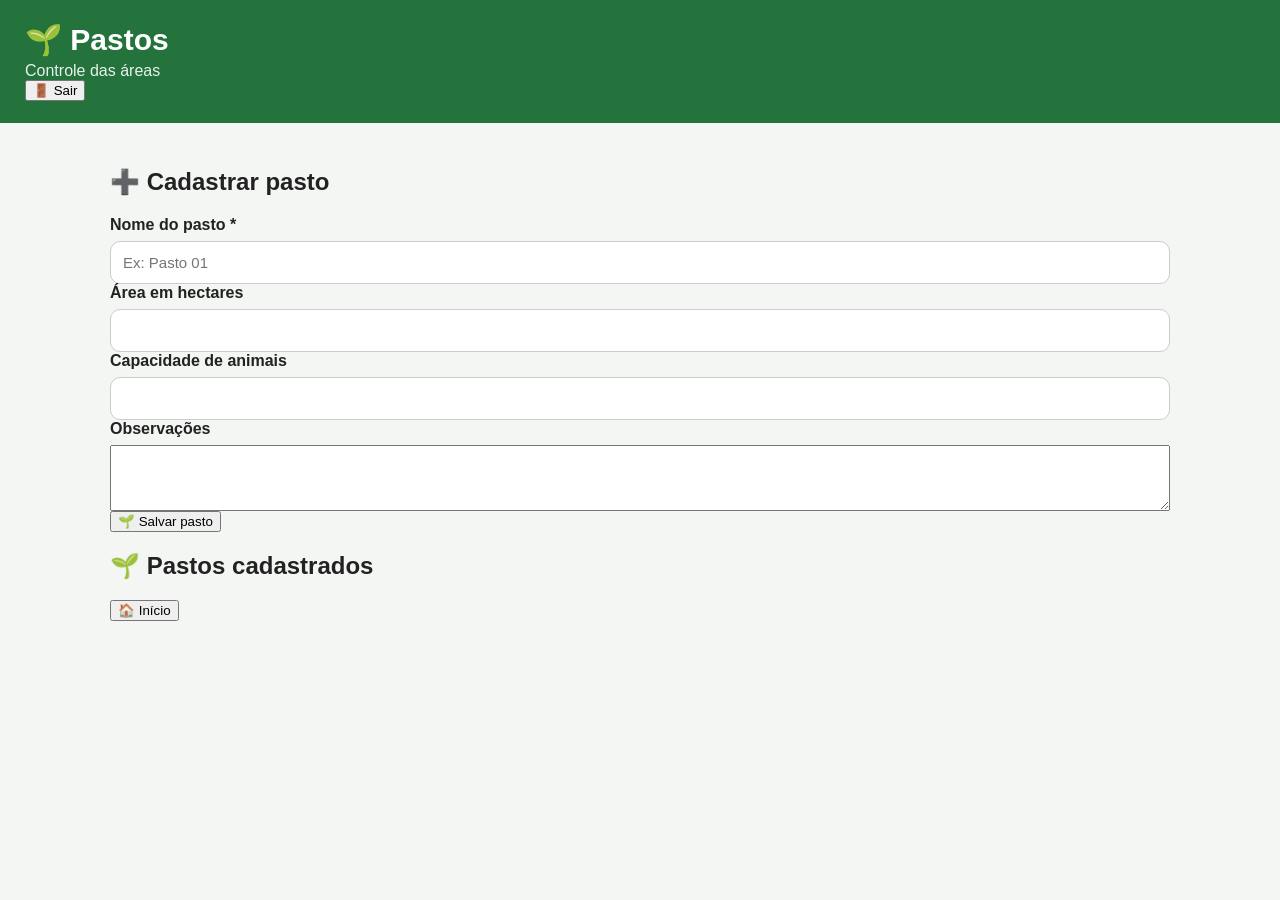
==== pastos.html @ 0376c6b7 "Add files via upload" ====
<!DOCTYPE html>
<html lang="pt-BR">

<head>

    <meta charset="UTF-8">

    <meta
        name="viewport"
        content="width=device-width, initial-scale=1.0"
    >

    <title>Pastos</title>

    <link rel="stylesheet" href="style.css">

</head>

<body>

<header class="topo">

    <div>

        <h1>
            🌱 Pastos
        </h1>

        <p>
            Controle das áreas
        </p>

    </div>

    <button
        class="botao-sair"
        onclick="sair()"
    >
        🚪 Sair
    </button>

</header>


<main class="dashboard">


    <section class="painel">

        <h2>
            ➕ Cadastrar pasto
        </h2>


        <form id="formPasto">


            <div class="campo">

                <label>
                    Nome do pasto *
                </label>

                <input
                    type="text"
                    id="nomePasto"
                    placeholder="Ex: Pasto 01"
                    required
                >

            </div>


            <div class="campo">

                <label>
                    Área em hectares
                </label>

                <input
                    type="number"
                    id="areaPasto"
                    min="0"
                    step="0.01"
                >

            </div>


            <div class="campo">

                <label>
                    Capacidade de animais
                </label>

                <input
                    type="number"
                    id="capacidadePasto"
                    min="0"
                >

            </div>


            <div class="campo">

                <label>
                    Observações
                </label>

                <textarea
                    id="observacoesPasto"
                    rows="4"
                ></textarea>

            </div>


            <button type="submit">
                🌱 Salvar pasto
            </button>

        </form>

    </section>


    <h2>
        🌱 Pastos cadastrados
    </h2>


    <div id="listaPastos"></div>


    <button onclick="voltarInicio()">
        🏠 Início
    </button>


</main>


<script src="script.js"></script>

</body>

</html>
---- style.css ----
/* ========================================
   CONFIGURAÇÕES GERAIS
======================================== */

* {
    box-sizing: border-box;
}


body {

    margin: 0;

    font-family:
        Arial,
        Helvetica,
        sans-serif;

    background: #f3f6f3;

    color: #222;

}


/* ========================================
   TOPO
======================================== */

.topo {

    position: relative;

    background: #24733d;

    color: white;

    padding: 22px 80px 22px 25px;

    min-height: 100px;

}


.topo h1 {

    margin: 0;

    font-size: 30px;

}


.topo p {

    margin: 5px 0 0;

    font-size: 16px;

    opacity: 0.9;

}


/* ========================================
   BOTÃO DO MENU
======================================== */

.botao-menu {

    position: absolute;

    right: 20px;

    top: 22px;

    width: 55px;

    height: 55px;

    border: none;

    border-radius: 15px;

    background: rgba(255,255,255,0.18);

    color: white;

    font-size: 30px;

    cursor: pointer;

    display: flex;

    align-items: center;

    justify-content: center;

    z-index: 1000;

}


.botao-menu:hover {

    background: rgba(255,255,255,0.28);

}


.botao-menu:active {

    transform: scale(0.94);

}


/* ========================================
   MENU - FUNDO
======================================== */

.fundo-menu {

    position: fixed;

    top: 0;
    left: 0;
    right: 0;
    bottom: 0;

    background: rgba(0,0,0,0.45);

    z-index: 998;

    opacity: 0;

    visibility: hidden;

    transition:
        opacity 0.3s ease,
        visibility 0.3s ease;

}


.fundo-menu.aberto {

    opacity: 1;

    visibility: visible;

}


/* ========================================
   MENU LATERAL
======================================== */

.menu-lateral {

    position: fixed;

    top: 0;

    right: 0;

    width: 310px;

    max-width: 85vw;

    height: 100vh;

    background: white;

    z-index: 999;

    transform: translateX(100%);

    transition:
        transform 0.3s ease;

    box-shadow:
        -8px 0 30px rgba(0,0,0,0.20);

    display: flex;

    flex-direction: column;

}


.menu-lateral.aberto {

    transform: translateX(0);

}


/* ========================================
   CABEÇALHO DO MENU
======================================== */

.menu-cabecalho {

    background: #24733d;

    color: white;

    padding: 25px 20px;

    display: flex;

    align-items: center;

    justify-content: space-between;

}


.menu-cabecalho h2 {

    margin: 0;

    font-size: 25px;

}


.menu-cabecalho p {

    margin: 5px 0 0;

    font-size: 15px;

}


.fechar-menu {

    width: 45px;

    height: 45px;

    border: none;

    background: transparent;

    color: white;

    font-size: 38px;

    cursor: pointer;

    line-height: 1;

}


/* ========================================
   OPÇÕES DO MENU
======================================== */

.opcoes-menu {

    padding: 15px;

    display: flex;

    flex-direction: column;

    gap: 5px;

    overflow-y: auto;

}


.opcoes-menu button {

    width: 100%;

    border: none;

    background: transparent;

    padding: 15px;

    border-radius: 12px;

    font-size: 17px;

    text-align: left;

    cursor: pointer;

    display: flex;

    align-items: center;

    gap: 15px;

    color: #222;

}


.opcoes-menu button:hover {

    background: #eef7f0;

}


.opcoes-menu button:active {

    background: #dceee0;

    transform: scale(0.98);

}


.opcoes-menu button span {

    flex: 1;

}


/* ========================================
   RODAPÉ DO MENU
======================================== */

.menu-rodape {

    margin-top: auto;

    padding: 15px;

    border-top: 1px solid #ddd;

}


.menu-rodape button {

    width: 100%;

    border: none;

    background: transparent;

    padding: 15px;

    border-radius: 12px;

    font-size: 17px;

    text-align: left;

    cursor: pointer;

    display: flex;

    align-items: center;

    gap: 15px;

}


.menu-rodape button:hover {

    background: #f5eeee;

}


/* ========================================
   CONTEÚDO
======================================== */

.dashboard {

    width: 100%;

    max-width: 1100px;

    margin: auto;

    padding: 25px 20px 40px;

}


/* ========================================
   FOTO
======================================== */

.foto-capa {

    position: relative;

    width: 100%;

    height: 280px;

    border-radius: 20px;

    overflow: hidden;

    background: #2f7544;

    box-shadow:
        0 5px 20px rgba(0,0,0,0.10);

}


.foto-capa img {

    width: 100%;

    height: 100%;

    object-fit: cover;

}


.foto-capa::after {

    content: "";

    position: absolute;

    inset: 0;

    background:
        linear-gradient(
            transparent,
            rgba(0,0,0,0.65)
        );

}


.foto-texto {

    position: absolute;

    left: 25px;

    bottom: 25px;

    color: white;

    z-index: 2;

}


.foto-texto h2 {

    margin: 0 0 5px;

    font-size: 32px;

}


.foto-texto p {

    margin: 0;

    font-size: 16px;

}


/* ========================================
   RESUMO
======================================== */

.resumo {

    display: grid;

    grid-template-columns:
        repeat(3, 1fr);

    gap: 18px;

    margin-top: 25px;

}


.card-resumo {

    background: white;

    border-radius: 18px;

    padding: 25px 15px;

    text-align: center;

    box-shadow:
        0 4px 15px rgba(0,0,0,0.08);

}


.card-resumo .icone {

    font-size: 35px;

    margin-bottom: 8px;

}


.card-resumo h2 {

    margin: 0;

    font-size: 32px;

    color: #24733d;

}


.card-resumo p {

    margin: 5px 0 0;

    color: #666;

    font-size: 16px;

}


/* ========================================
   EXPLICAÇÃO
======================================== */

.explicacao {

    background: white;

    margin-top: 25px;

    padding: 25px;

    border-radius: 18px;

    box-shadow:
        0 4px 15px rgba(0,0,0,0.06);

}


.explicacao h2 {

    margin-top: 0;

    color: #24733d;

}


.explicacao p {

    color: #555;

    line-height: 1.6;

}


/* ========================================
   RODAPÉ
======================================== */

footer {

    text-align: center;

    padding: 25px 15px;

    color: #777;

    font-size: 14px;

}


/* ========================================
   CELULAR
======================================== */

@media (max-width: 700px) {

    .topo {

        padding-left: 20px;

    }


    .topo h1 {

        font-size: 25px;

    }


    .dashboard {

        padding:
            15px
            12px
            30px;

    }


    .foto-capa {

        height: 220px;

    }


    .foto-texto h2 {

        font-size: 26px;

    }


    .resumo {

        grid-template-columns: 1fr;

        gap: 12px;

    }


    .card-resumo {

        padding: 20px;

    }


    .menu-lateral {

        width: 290px;

    }

}/* ========================================
   CARDS DOS ANIMAIS
======================================== */

#listaAnimais {

    display: flex;

    flex-direction: column;

    gap: 15px;

    margin-top: 20px;

}


.card-animal {

    background: white;

    padding: 20px;

    border-radius: 18px;

    box-shadow:
        0 4px 15px rgba(0,0,0,0.08);

}


.card-animal h2 {

    margin-top: 0;

    color: #24733d;

}


.card-animal p {

    margin: 8px 0;

    color: #555;

}


.acoes-animal {

    display: flex;

    gap: 10px;

    margin-top: 20px;

}


.acoes-animal button {

    border: none;

    padding: 10px 15px;

    border-radius: 10px;

    cursor: pointer;

    font-size: 15px;

}


.botao-principal {

    width: 100%;

    margin-top: 20px;

    padding: 16px;

    border: none;

    border-radius: 12px;

    background: #24733d;

    color: white;

    font-size: 17px;

    cursor: pointer;

}/* =================================
   FINANCEIRO AGRO NEXO
================================= */

.financeiro-container {

    max-width: 1100px;

    margin: 30px auto;

    padding: 0 20px;

}


/* INDICADORES */

.indicadores {

    display: grid;

    grid-template-columns:
        repeat(5, 1fr);

    gap: 15px;

    margin-bottom: 25px;

}


.indicador {

    background: white;

    padding: 20px;

    border-radius: 16px;

    box-shadow:
        0 3px 12px rgba(0,0,0,0.08);

}


.indicador span {

    font-size: 28px;

}


.indicador strong {

    display: block;

    font-size: 22px;

    margin-top: 8px;

}


.indicador p {

    margin: 5px 0 0;

    color: #666;

}


.indicador.destaque {

    background: #e9f7ed;

}


/* CARDS */

.financeiro-card {

    background: white;

    border-radius: 18px;

    padding: 25px;

    margin-bottom: 25px;

    box-shadow:
        0 4px 15px rgba(0,0,0,0.08);

}


.titulo-secao {

    display: flex;

    align-items: center;

    gap: 15px;

    margin-bottom: 25px;

}


.titulo-icone {

    width: 55px;

    height: 55px;

    border-radius: 14px;

    display: flex;

    align-items: center;

    justify-content: center;

    font-size: 28px;

    background: #e9f7ed;

}


.titulo-secao h2 {

    margin: 0;

}


.titulo-secao p {

    margin: 5px 0;

    color: #666;

}


/* FORMULÁRIO */

.form-grid {

    display: grid;

    grid-template-columns:
        repeat(2, 1fr);

    gap: 18px;

}


.campo {

    display: flex;

    flex-direction: column;

    gap: 7px;

}


.campo label {

    font-weight: bold;

}


.campo input,
.campo select {

    padding: 12px;

    border: 1px solid #ccc;

    border-radius: 10px;

    font-size: 15px;

    background: white;

}


.campo input:focus,
.campo select:focus {

    outline: none;

    border-color: #26743d;

}


/* TOTAL */

.resultado-previo {

    display: flex;

    justify-content: space-between;

    align-items: center;

    margin: 20px 0;

    padding: 18px;

    background: #f4f8f5;

    border-radius: 12px;

}


.resultado-previo strong {

    font-size: 22px;

}


/* BOTÃO */

.botao-principal {

    width: 100%;

    border: none;

    padding: 14px;

    border-radius: 10px;

    background: #287840;

    color: white;

    font-size: 16px;

    font-weight: bold;

    cursor: pointer;

}


.botao-principal:hover {

    background: #1e6032;

}


/* SIMULAÇÃO */

.simulacao {

    margin-top: 25px;

    padding: 20px;

    border-radius: 15px;

    background: #f5f8f6;

}


.simulacao h3 {

    margin-top: 0;

}


.resultado-grid {

    display: grid;

    grid-template-columns:
        repeat(4, 1fr);

    gap: 12px;

}


.resultado-grid div {

    background: white;

    padding: 15px;

    border-radius: 10px;

}


.resultado-grid span {

    display: block;

    color: #666;

    font-size: 13px;

}


.resultado-grid strong {

    display: block;

    font-size: 18px;

    margin-top: 5px;

}


.mensagem-resultado {

    margin-top: 15px;

    padding: 14px;

    border-radius: 10px;

    background: white;

    font-weight: bold;

}


/* HISTÓRICO */

.movimento {

    display: flex;

    align-items: center;

    gap: 15px;

    padding: 15px;

    border-bottom: 1px solid #eee;

}


.movimento:last-child {

    border-bottom: none;

}


.movimento-icone {

    font-size: 25px;

}


.movimento-info {

    flex: 1;

}


.movimento-info strong {

    display: block;

}


.movimento-info small {

    color: #777;

}


.historico-vazio {

    text-align: center;

    padding: 30px;

    color: #777;

}


/* VOLTAR */

.botao-voltar {

    border: none;

    background: transparent;

    color: white;

    font-size: 16px;

    cursor: pointer;

}


/* CELULAR */

@media (max-width: 800px) {

    .indicadores {

        grid-template-columns:
            repeat(2, 1fr);

    }


    .form-grid {

        grid-template-columns: 1fr;

    }


    .resultado-grid {

        grid-template-columns:
            repeat(2, 1fr);

    }

}


@media (max-width: 500px) {

    .indicadores {

        grid-template-columns: 1fr;

    }


    .resultado-grid {

        grid-template-columns: 1fr;

    }

}/* =====================================================
   BOTÕES DOS RELATÓRIOS
   ===================================================== */

.botoes-relatorios {
    display: grid;

    grid-template-columns:
        repeat(5, 1fr);

    gap: 15px;

    margin-top: 25px;
}


/* CARD */

.card-relatorio {
    position: relative;

    min-height: 105px;

    border: 1px solid #dbe8de;

    border-radius: 16px;

    padding: 16px 14px;

    display: flex;

    align-items: center;

    gap: 12px;

    text-align: left;

    cursor: pointer;

    transition:
        transform 0.2s ease,
        box-shadow 0.2s ease,
        border-color 0.2s ease;

    overflow: hidden;
}


/* HOVER */

.card-relatorio:hover {
    transform: translateY(-4px);

    box-shadow:
        0 8px 22px rgba(0,0,0,0.12);

    border-color: #24733d;
}


/* CLIQUE */

.card-relatorio:active {
    transform: scale(0.97);
}


/* ÍCONE */

.icone-relatorio {
    width: 52px;

    height: 52px;

    min-width: 52px;

    border-radius: 50%;

    background: white;

    display: flex;

    align-items: center;

    justify-content: center;

    font-size: 27px;

    box-shadow:
        0 2px 8px rgba(0,0,0,0.08);
}


/* TEXTO */

.texto-relatorio {
    display: flex;

    flex-direction: column;

    gap: 5px;

    flex: 1;
}


.texto-relatorio strong {
    font-size: 17px;

    color: #173522;
}


.texto-relatorio small {
    font-size: 13px;

    color: #365844;

    line-height: 1.3;
}


/* SETA */

.seta-relatorio {
    font-size: 32px;

    line-height: 1;

    color: #24733d;

    margin-left: auto;

    transition:
        transform 0.2s ease;
}


.card-relatorio:hover .seta-relatorio {
    transform: translateX(4px);
}


/* =====================================================
   CORES DOS CARDS
   ===================================================== */

.card-relatorio.rebanho {
    background:
        linear-gradient(
            135deg,
            #16854a,
            #24733d
        );

    border-color: #16854a;
}

.card-relatorio.rebanho
.texto-relatorio strong,

.card-relatorio.rebanho
.texto-relatorio small,

.card-relatorio.rebanho
.seta-relatorio {
    color: white;
}


.card-relatorio.pastos {
    background:
        linear-gradient(
            135deg,
            #e5f4df,
            #d7edcf
        );
}


.card-relatorio.manejos {
    background:
        linear-gradient(
            135deg,
            #e5f4df,
            #d7edcf
        );
}


.card-relatorio.financeiro {
    background:
        linear-gradient(
            135deg,
            #fff0bd,
            #ffe3a0
        );

    border-color: #efd17c;
}


.card-relatorio.pdf {
    background:
        linear-gradient(
            135deg,
            #dbeaf9,
            #c8def3
        );

    border-color: #a9c9e8;
}


/* =====================================================
   RESPONSIVO
   ===================================================== */

@media (max-width: 1000px) {

    .botoes-relatorios {
        grid-template-columns:
            repeat(2, 1fr);
    }

}


@media (max-width: 600px) {

    .botoes-relatorios {
        grid-template-columns: 1fr;
    }


    .card-relatorio {
        min-height: 90px;
    }


    .icone-relatorio {
        width: 48px;

        height: 48px;

        min-width: 48px;
    }

}
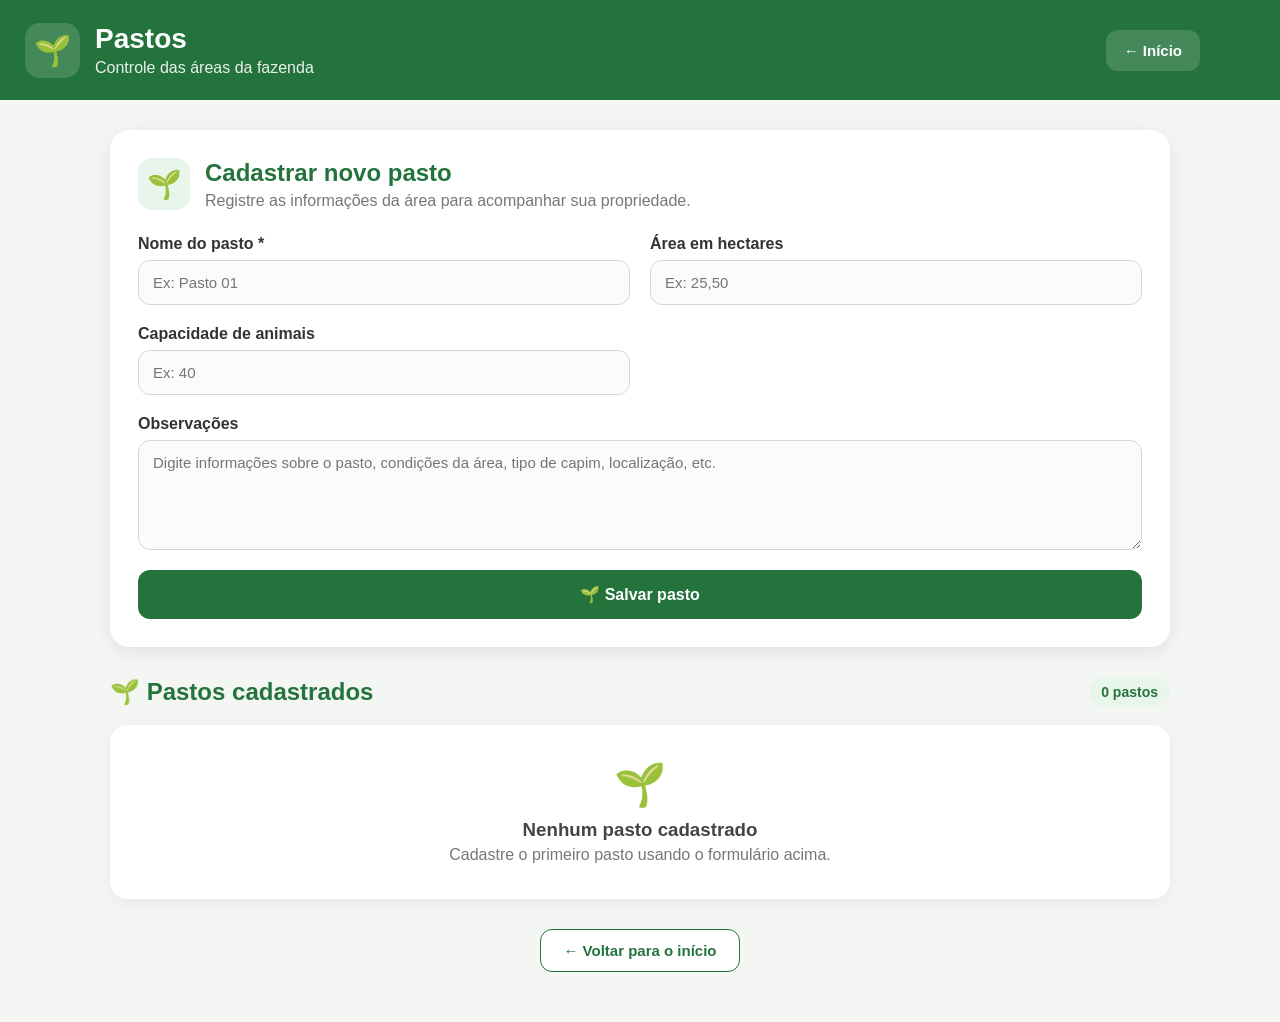
==== commit 8ab4d73d: "Add files via upload" ====
--- a/pastos.html
+++ b/pastos.html
@@ -10,132 +10,529 @@
         content="width=device-width, initial-scale=1.0"
     >
 
-    <title>Pastos</title>
+    <title>Pastos - AgroNexo</title>
 
     <link rel="stylesheet" href="style.css">
 
+    <style>
+
+        /* =====================================================
+           PASTOS - ESTILO DA PÁGINA
+        ===================================================== */
+
+        .pastos-pagina {
+            max-width: 1100px;
+            margin: 0 auto;
+            padding: 30px 20px 50px;
+        }
+
+        /* CABEÇALHO */
+
+        .topo-pastos {
+            display: flex;
+            align-items: center;
+            justify-content: space-between;
+            gap: 20px;
+        }
+
+        .topo-pastos-titulo {
+            display: flex;
+            align-items: center;
+            gap: 15px;
+        }
+
+        .icone-pastos {
+            width: 55px;
+            height: 55px;
+            border-radius: 15px;
+            background: rgba(255,255,255,0.15);
+            display: flex;
+            align-items: center;
+            justify-content: center;
+            font-size: 30px;
+        }
+
+        .topo-pastos h1 {
+            margin: 0;
+            font-size: 28px;
+        }
+
+        .topo-pastos p {
+            margin: 4px 0 0;
+            opacity: 0.9;
+        }
+
+        .botao-voltar-inicio {
+            border: none;
+            background: rgba(255,255,255,0.15);
+            color: white;
+            padding: 12px 18px;
+            border-radius: 12px;
+            font-size: 15px;
+            font-weight: bold;
+            cursor: pointer;
+            transition: 0.2s;
+        }
+
+        .botao-voltar-inicio:hover {
+            background: rgba(255,255,255,0.25);
+            transform: translateY(-1px);
+        }
+
+        /* PAINEL PRINCIPAL */
+
+        .painel-pasto {
+            background: white;
+            border-radius: 20px;
+            padding: 28px;
+            margin-bottom: 30px;
+            box-shadow: 0 5px 20px rgba(0,0,0,0.08);
+        }
+
+        .cabecalho-painel-pasto {
+            display: flex;
+            align-items: center;
+            gap: 15px;
+            margin-bottom: 25px;
+        }
+
+        .icone-cadastro-pasto {
+            width: 52px;
+            height: 52px;
+            border-radius: 14px;
+            background: #e8f5eb;
+            display: flex;
+            align-items: center;
+            justify-content: center;
+            font-size: 28px;
+        }
+
+        .cabecalho-painel-pasto h2 {
+            margin: 0;
+            color: #24733d;
+            font-size: 24px;
+        }
+
+        .cabecalho-painel-pasto p {
+            margin: 5px 0 0;
+            color: #777;
+        }
+
+        /* FORMULÁRIO */
+
+        .form-pasto-grid {
+            display: grid;
+            grid-template-columns: repeat(2, 1fr);
+            gap: 20px;
+        }
+
+        .campo-pasto {
+            display: flex;
+            flex-direction: column;
+            gap: 7px;
+        }
+
+        .campo-pasto label {
+            font-weight: bold;
+            color: #333;
+        }
+
+        .campo-pasto input,
+        .campo-pasto textarea {
+            width: 100%;
+            box-sizing: border-box;
+            padding: 13px 14px;
+            border: 1px solid #d4d9d5;
+            border-radius: 12px;
+            font-size: 15px;
+            font-family: Arial, Helvetica, sans-serif;
+            background: #fafcfb;
+            transition: 0.2s;
+        }
+
+        .campo-pasto input:focus,
+        .campo-pasto textarea:focus {
+            outline: none;
+            border-color: #24733d;
+            background: white;
+            box-shadow: 0 0 0 3px rgba(36,115,61,0.10);
+        }
+
+        .campo-pasto textarea {
+            resize: vertical;
+            min-height: 110px;
+        }
+
+        .campo-pasto-completo {
+            grid-column: 1 / -1;
+        }
+
+        .botao-salvar-pasto {
+            grid-column: 1 / -1;
+            border: none;
+            border-radius: 12px;
+            padding: 15px;
+            background: #24733d;
+            color: white;
+            font-size: 16px;
+            font-weight: bold;
+            cursor: pointer;
+            transition: 0.2s;
+        }
+
+        .botao-salvar-pasto:hover {
+            background: #1d6032;
+            transform: translateY(-1px);
+        }
+
+        .botao-salvar-pasto:active {
+            transform: scale(0.98);
+        }
+
+        /* LISTA */
+
+        .titulo-lista-pastos {
+            display: flex;
+            align-items: center;
+            justify-content: space-between;
+            margin: 0 0 18px;
+        }
+
+        .titulo-lista-pastos h2 {
+            margin: 0;
+            color: #24733d;
+        }
+
+        .contador-pastos {
+            background: #e8f5eb;
+            color: #24733d;
+            padding: 7px 12px;
+            border-radius: 20px;
+            font-size: 14px;
+            font-weight: bold;
+        }
+
+        #listaPastos {
+            display: flex;
+            flex-direction: column;
+            gap: 15px;
+        }
+
+        /* CASO A LISTA ESTEJA VAZIA */
+
+        .lista-vazia-pastos {
+            background: white;
+            border-radius: 18px;
+            padding: 35px 20px;
+            text-align: center;
+            color: #777;
+            box-shadow: 0 4px 15px rgba(0,0,0,0.06);
+        }
+
+        .lista-vazia-pastos .icone {
+            font-size: 42px;
+            margin-bottom: 10px;
+        }
+
+        .lista-vazia-pastos h3 {
+            margin: 5px 0;
+            color: #444;
+        }
+
+        .lista-vazia-pastos p {
+            margin: 5px 0 0;
+        }
+
+        /* BOTÃO INÍCIO INFERIOR */
+
+        .area-voltar {
+            text-align: center;
+            margin-top: 30px;
+        }
+
+        .botao-voltar-inferior {
+            border: 1px solid #24733d;
+            background: white;
+            color: #24733d;
+            padding: 12px 22px;
+            border-radius: 12px;
+            font-size: 15px;
+            font-weight: bold;
+            cursor: pointer;
+            transition: 0.2s;
+        }
+
+        .botao-voltar-inferior:hover {
+            background: #eef7f0;
+        }
+
+        /* CELULAR */
+
+        @media (max-width: 700px) {
+
+            .topo-pastos {
+                align-items: flex-start;
+            }
+
+            .botao-voltar-inicio {
+                padding: 10px 12px;
+                font-size: 14px;
+            }
+
+            .topo-pastos h1 {
+                font-size: 24px;
+            }
+
+            .pastos-pagina {
+                padding: 20px 12px 40px;
+            }
+
+            .painel-pasto {
+                padding: 20px;
+            }
+
+            .form-pasto-grid {
+                grid-template-columns: 1fr;
+            }
+
+            .campo-pasto-completo,
+            .botao-salvar-pasto {
+                grid-column: auto;
+            }
+
+            .titulo-lista-pastos {
+                gap: 10px;
+            }
+
+            .titulo-lista-pastos h2 {
+                font-size: 21px;
+            }
+
+        }
+
+    </style>
+
 </head>
 
+
 <body>
 
-<header class="topo">
-
-    <div>
-
-        <h1>
-            🌱 Pastos
-        </h1>
-
-        <p>
-            Controle das áreas
-        </p>
+
+<!-- =====================================================
+     TOPO
+===================================================== -->
+
+<header class="topo topo-pastos">
+
+    <div class="topo-pastos-titulo">
+
+        <div class="icone-pastos">
+            🌱
+        </div>
+
+        <div>
+
+            <h1>
+                Pastos
+            </h1>
+
+            <p>
+                Controle das áreas da fazenda
+            </p>
+
+        </div>
 
     </div>
 
+
     <button
-        class="botao-sair"
-        onclick="sair()"
+        type="button"
+        class="botao-voltar-inicio"
+        onclick="irPara('index.html')"
     >
-        🚪 Sair
+        ← Início
     </button>
 
 </header>
 
 
-<main class="dashboard">
-
-
-    <section class="painel">
+<!-- =====================================================
+     CONTEÚDO
+===================================================== -->
+
+<main class="pastos-pagina">
+
+
+    <!-- =================================================
+         CADASTRO
+    ================================================== -->
+
+    <section class="painel-pasto">
+
+
+        <div class="cabecalho-painel-pasto">
+
+            <div class="icone-cadastro-pasto">
+                🌱
+            </div>
+
+            <div>
+
+                <h2>
+                    Cadastrar novo pasto
+                </h2>
+
+                <p>
+                    Registre as informações da área para acompanhar sua propriedade.
+                </p>
+
+            </div>
+
+        </div>
+
+
+        <form id="formPasto">
+
+
+            <div class="form-pasto-grid">
+
+
+                <!-- NOME -->
+
+                <div class="campo-pasto">
+
+                    <label for="nomePasto">
+                        Nome do pasto *
+                    </label>
+
+                    <input
+                        type="text"
+                        id="nomePasto"
+                        name="nome"
+                        placeholder="Ex: Pasto 01"
+                        required
+                    >
+
+                </div>
+
+
+                <!-- ÁREA -->
+
+                <div class="campo-pasto">
+
+                    <label for="areaPasto">
+                        Área em hectares
+                    </label>
+
+                    <input
+                        type="number"
+                        id="areaPasto"
+                        name="area"
+                        min="0"
+                        step="0.01"
+                        placeholder="Ex: 25,50"
+                    >
+
+                </div>
+
+
+                <!-- CAPACIDADE -->
+
+                <div class="campo-pasto">
+
+                    <label for="capacidadePasto">
+                        Capacidade de animais
+                    </label>
+
+                    <input
+                        type="number"
+                        id="capacidadePasto"
+                        name="capacidade"
+                        min="0"
+                        placeholder="Ex: 40"
+                    >
+
+                </div>
+
+
+                <!-- OBSERVAÇÕES -->
+
+                <div class="campo-pasto campo-pasto-completo">
+
+                    <label for="observacoesPasto">
+                        Observações
+                    </label>
+
+                    <textarea
+                        id="observacoesPasto"
+                        name="observacoes"
+                        placeholder="Digite informações sobre o pasto, condições da área, tipo de capim, localização, etc."
+                    ></textarea>
+
+                </div>
+
+
+                <!-- SALVAR -->
+
+                <button
+                    type="submit"
+                    class="botao-salvar-pasto"
+                >
+                    🌱 Salvar pasto
+                </button>
+
+
+            </div>
+
+        </form>
+
+    </section>
+
+
+    <!-- =================================================
+         PASTOS CADASTRADOS
+    ================================================== -->
+
+    <div class="titulo-lista-pastos">
 
         <h2>
-            ➕ Cadastrar pasto
+            🌱 Pastos cadastrados
         </h2>
 
-
-        <form id="formPasto">
-
-
-            <div class="campo">
-
-                <label>
-                    Nome do pasto *
-                </label>
-
-                <input
-                    type="text"
-                    id="nomePasto"
-                    placeholder="Ex: Pasto 01"
-                    required
-                >
-
-            </div>
-
-
-            <div class="campo">
-
-                <label>
-                    Área em hectares
-                </label>
-
-                <input
-                    type="number"
-                    id="areaPasto"
-                    min="0"
-                    step="0.01"
-                >
-
-            </div>
-
-
-            <div class="campo">
-
-                <label>
-                    Capacidade de animais
-                </label>
-
-                <input
-                    type="number"
-                    id="capacidadePasto"
-                    min="0"
-                >
-
-            </div>
-
-
-            <div class="campo">
-
-                <label>
-                    Observações
-                </label>
-
-                <textarea
-                    id="observacoesPasto"
-                    rows="4"
-                ></textarea>
-
-            </div>
-
-
-            <button type="submit">
-                🌱 Salvar pasto
-            </button>
-
-        </form>
-
-    </section>
-
-
-    <h2>
-        🌱 Pastos cadastrados
-    </h2>
-
-
-    <div id="listaPastos"></div>
-
-
-    <button onclick="voltarInicio()">
-        🏠 Início
-    </button>
+        <span
+            class="contador-pastos"
+            id="contadorPastos"
+        >
+            0 pastos
+        </span>
+
+    </div>
+
+
+    <div id="listaPastos">
+
+        <!--
+            A lista pode ser preenchida pelo script.js.
+        -->
+
+    </div>
+
+
+    <!-- =================================================
+         VOLTAR
+    ================================================== -->
+
+    <div class="area-voltar">
+
+        <button
+            type="button"
+            class="botao-voltar-inferior"
+            onclick="irPara('index.html')"
+        >
+            ← Voltar para o início
+        </button>
+
+    </div>
 
 
 </main>
@@ -143,6 +540,91 @@
 
 <script src="script.js"></script>
 
+
+<script>
+
+    /*
+     * Atualiza o contador visual dos pastos.
+     */
+
+    document.addEventListener("DOMContentLoaded", function () {
+
+        try {
+
+            const dados =
+                JSON.parse(
+                    localStorage.getItem("pastos")
+                );
+
+            const pastos =
+                Array.isArray(dados)
+                    ? dados
+                    : [];
+
+            const contador =
+                document.getElementById(
+                    "contadorPastos"
+                );
+
+            if (contador) {
+
+                contador.textContent =
+                    pastos.length === 1
+                        ? "1 pasto"
+                        : pastos.length + " pastos";
+
+            }
+
+            /*
+             * Mostra uma mensagem quando ainda
+             * não existe nenhum pasto.
+             */
+
+            const lista =
+                document.getElementById(
+                    "listaPastos"
+                );
+
+            if (
+                lista &&
+                pastos.length === 0
+            ) {
+
+                lista.innerHTML = `
+
+                    <div class="lista-vazia-pastos">
+
+                        <div class="icone">
+                            🌱
+                        </div>
+
+                        <h3>
+                            Nenhum pasto cadastrado
+                        </h3>
+
+                        <p>
+                            Cadastre o primeiro pasto usando o formulário acima.
+                        </p>
+
+                    </div>
+
+                `;
+
+            }
+
+        } catch (erro) {
+
+            console.log(
+                "Não foi possível carregar os pastos."
+            );
+
+        }
+
+    });
+
+</script>
+
+
 </body>
 
 </html>
